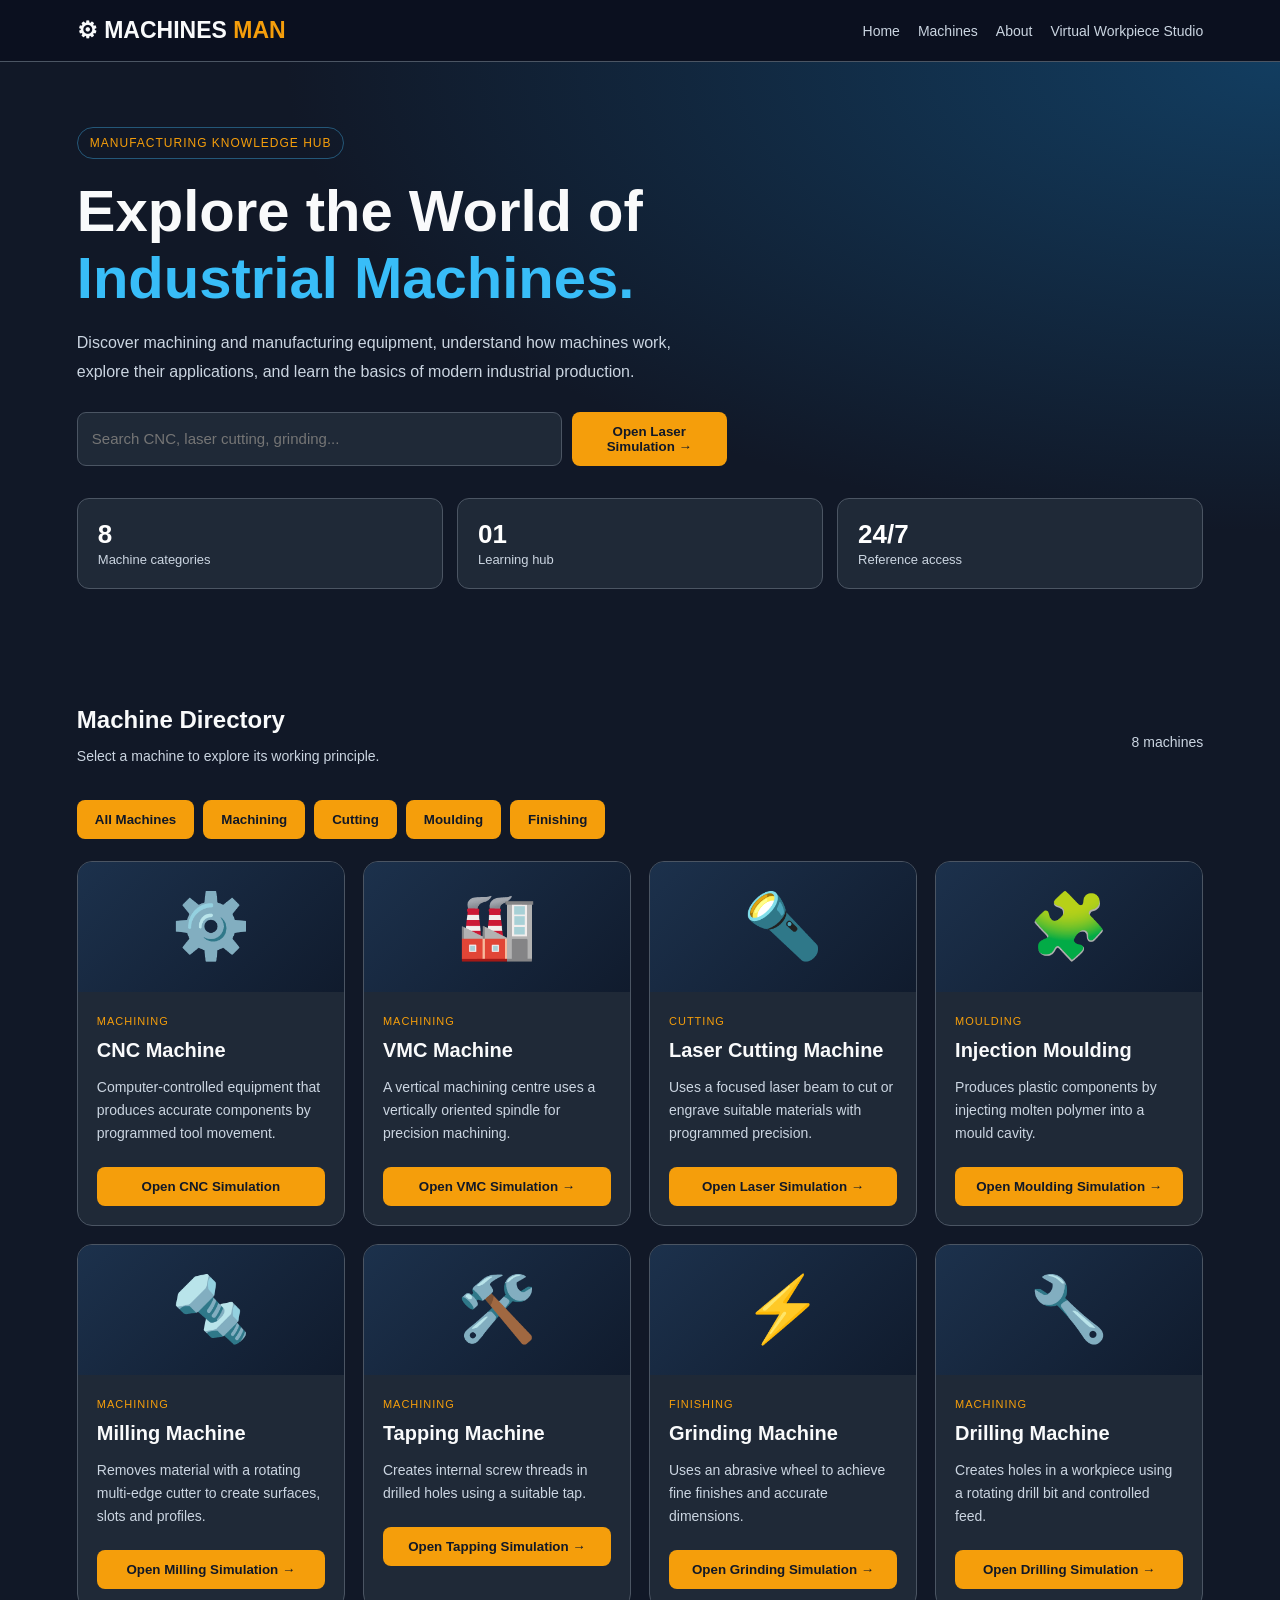
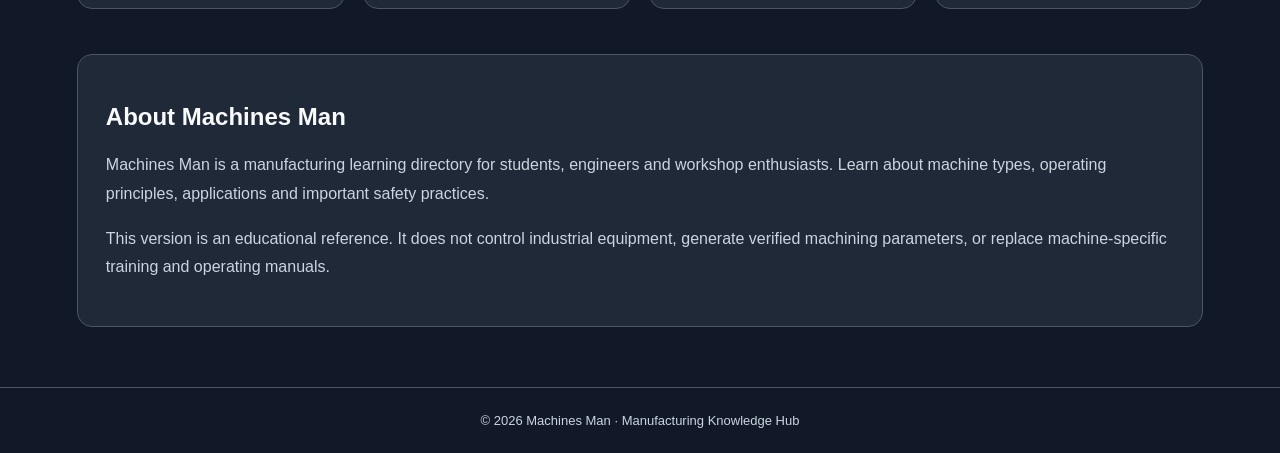
==== index.html @ 2c53decb "Update styles and add logo for enhanced UI in index and moulding simulation pages" ====
<!DOCTYPE html>
<html lang="en">
<head>
<meta charset="UTF-8">
<meta name="viewport" content="width=device-width, initial-scale=1.0">
<title>Machines Man | Manufacturing Hub</title>
<link rel="icon" type="image/png" href="machines-man-logo.png">
<style>
:root {
    --bg: #111827;
    --panel: #1F2937;
    --panel2: #374151;
    --text: #F9FAFB;
    --muted: #CBD5E1;
    --accent: #F59E0B;
    --border: #4B5563;
}
* { box-sizing: border-box; }
body {
  margin: 0;
  font-family: Arial, sans-serif;
  background: var(--bg);
  color: var(--text);
}
header {
  position: sticky;
  top: 0;
  z-index: 5;
  background: #0b1120ee;
  backdrop-filter: blur(12px);
  border-bottom: 1px solid var(--border);
  padding: 17px 6%;
  display: flex;
  align-items: center;
  justify-content: space-between;
  gap: 16px;
}
.logo { font-size: 23px; font-weight: 800; }
.logo span { color: var(--accent); }
nav { display: flex; gap: 18px; flex-wrap: wrap; }
nav a { color: var(--muted); text-decoration: none; font-size: 14px; }
nav a:hover { color: var(--accent); }
.hero {
  padding: 65px 6% 45px;
  background: radial-gradient(ellipse at top right, #123d60, transparent 55%);
}
.tag {
  display: inline-block;
  padding: 8px 12px;
  border: 1px solid #245778;
  border-radius: 20px;
  color: var(--accent);
  font-size: 12px;
  letter-spacing: 1px;
}
h1 { font-size: clamp(34px, 6vw, 58px); margin: 18px 0; }
.hero p { color: var(--muted); max-width: 650px; line-height: 1.8; }
.searchbar {
  margin-top: 25px;
  display: flex;
  gap: 10px;
  max-width: 650px;
}
input, select {
  width: 100%;
  min-width: 0;
  padding: 14px;
  border-radius: 9px;
  border: 1px solid var(--border);
  background: var(--panel);
  color: var(--text);
  font-size: 15px;
}
button {
  cursor: pointer;
  border: 0;
  border-radius: 9px;
  padding: 13px 17px;
  font-weight: 700;
}
.primary { background: var(--accent); color: #061522; }
main { padding: 25px 6% 60px; }
.section-head {
  display: flex;
  justify-content: space-between;
  align-items: center;
  flex-wrap: wrap;
  gap: 12px;
  margin: 15px 0 22px;
}
.section-head h2 { margin: 0; }
.muted { color: var(--muted); font-size: 14px; }
.filters { display: flex; gap: 9px; flex-wrap: wrap; margin-bottom: 22px; }
.filter {
  background: var(--panel);
  color: var(--muted);
  border: 1px solid var(--border);
}
.filter.active, .filter:hover {
  background: #123d57;
  color: var(--accent);
  border-color: var(--accent);
}
.grid {
  display: grid;
  grid-template-columns: repeat(auto-fit, minmax(245px, 1fr));
  gap: 18px;
}
.machine {
  background: var(--panel);
  border: 1px solid var(--border);
  border-radius: 15px;
  overflow: hidden;
  transition: transform .2s, border-color .2s;
}
.machine:hover { transform: translateY(-4px); border-color: var(--accent); }
.machine-top {
  min-height: 130px;
  display: grid;
  place-items: center;
  background: linear-gradient(135deg, #1c314c, #101b2d);
  font-size: 64px;
}
.machine-body { padding: 19px; }
.category {
  color: var(--accent);
  font-size: 11px;
  text-transform: uppercase;
  letter-spacing: 1px;
}
.machine h3 { margin: 10px 0; font-size: 20px; }
.machine p { color: var(--muted); font-size: 14px; line-height: 1.65; }
.machine button { width: 100%; margin-top: 8px; }
.details {
  display: none;
  margin-top: 15px;
  padding-top: 12px;
  border-top: 1px solid var(--border);
  color: var(--muted);
  font-size: 13px;
  line-height: 1.8;
}
.details.open { display: block; }
.empty {
  display: none;
  text-align: center;
  padding: 40px 10px;
  color: var(--muted);
}
.stats {
  display: grid;
  grid-template-columns: repeat(auto-fit, minmax(150px, 1fr));
  gap: 14px;
  margin: 32px 0;
}
.stat {
  padding: 20px;
  background: var(--panel);
  border: 1px solid var(--border);
  border-radius: 12px;
}
.stat strong { display: block; font-size: 26px; color: var(--accent); }
.stat span { color: var(--muted); font-size: 13px; }
.info {
  margin-top: 45px;
  padding: 28px;
  border-radius: 15px;
  background: var(--panel);
  border: 1px solid var(--border);
}
.info p { color: var(--muted); line-height: 1.8; }
footer {
  padding: 25px 6%;
  border-top: 1px solid var(--border);
  color: var(--muted);
  font-size: 13px;
  text-align: center;
}
@media(max-width:600px) {
  header { align-items: flex-start; flex-direction: column; }
  nav { gap: 13px; }
  .hero { padding-top: 42px; }
  .searchbar { flex-direction: column; }
}
</style>
<link rel="stylesheet" href="industrial-theme.css">  
</head>
<style>
/* MACHINES MAN - PROFESSIONAL INDUSTRIAL THEME */

body {
    background: #111827 !important;
    color: #F9FAFB !important;
    font-family: Arial, sans-serif;
}

h1, h2, h3, h4 {
    color: #F9FAFB !important;
}

p, label, li, small {
    color: #CBD5E1 !important;
}

/* Control panels and information cards */
.panel,
.card,
.control-panel,
.controls,
.info-panel,
.stats-card,
.stat-card,
.instructions {
    background: #1F2937 !important;
    color: #F9FAFB !important;
    border: 1px solid #475569 !important;
    border-radius: 12px;
}

/* Values and status */
strong, b {
    color: #FFFFFF !important;
}

.status {
    color: #22C55E !important;
}

/* Buttons */
button {
    background: #F59E0B !important;
    color: #111827 !important;
    border: none !important;
    border-radius: 8px;
    font-weight: bold;
    padding: 12px 18px;
    cursor: pointer;
}

button:hover {
    background: #FBBF24 !important;
}

/* Input controls */
input, select {
    accent-color: #F59E0B;
}

input[type="range"] {
    accent-color: #F59E0B;
}

/* Explanatory text */
.description,
.help-text {
    color: #CBD5E1 !important;
}
</style>
<body>

<header>
  <div class="logo">⚙ MACHINES <span>MAN</span></div>
  
<nav>
  <a href="#home">Home</a>
  <a href="#machines">Machines</a>
  <a href="#about">About</a>
  <a href="./studio.html">Virtual Workpiece Studio</a>
</nav>

</header>

<section class="hero" id="home">
  <span class="tag">MANUFACTURING KNOWLEDGE HUB</span>
  <h1>Explore the World of<br><span style="color:#38bdf8">Industrial Machines.</span></h1>
  <p>
    Discover machining and manufacturing equipment, understand how
    machines work, explore their applications, and learn the basics
    of modern industrial production.
  </p>
  <div class="searchbar">
    <input id="search" type="search"
      placeholder="Search CNC, laser cutting, grinding..."
      aria-label="Search machines">
    <button class="primary"
  onclick="window.location.href='laser-simulation.html'">
  Open Laser Simulation →
</button>
  </div>
  <div class="stats">
    <div class="stat"><strong id="total">8</strong><span>Machine categories</span></div>
    <div class="stat"><strong>01</strong><span>Learning hub</span></div>
    <div class="stat"><strong>24/7</strong><span>Reference access</span></div>
  </div>
</section>

<main id="machines">
  <div class="section-head">
    <div>
      <h2>Machine Directory</h2>
      <p class="muted">Select a machine to explore its working principle.</p>
    </div>
    <span class="muted" id="count">8 machines</span>
  </div>

  <div class="filters" id="filters">
    <button class="filter active" data-filter="All">All Machines</button>
    <button class="filter" data-filter="Machining">Machining</button>
    <button class="filter" data-filter="Cutting">Cutting</button>
    <button class="filter" data-filter="Moulding">Moulding</button>
    <button class="filter" data-filter="Finishing">Finishing</button>
  </div>

  <div class="grid" id="grid">

    <article class="machine" data-category="Machining"
      data-search="cnc computer numerical control lathe turning automated">
      <div class="machine-top">⚙️</div>
      <div class="machine-body">
        <span class="category">Machining</span>
        <h3>CNC Machine</h3>
        <p>Computer-controlled equipment that produces accurate components by programmed tool movement.</p>
        <button class="primary" onclick="window.location.href='cnc-simulation.html'">Open CNC Simulation</button>
        <div class="details">
          <b>Working:</b> A CNC controller executes programmed tool paths.<br>
          <b>Operations:</b> Turning, drilling, boring and contouring, depending on the machine.<br>
          <b>Applications:</b> Automotive parts, shafts and precision components.<br>
          <b>Key feature:</b> Repeatable, programmable machining.
        </div>
      </div>
    </article>

    <article class="machine" data-category="Machining"
      data-search="vmc vertical machining center milling drilling tapping">
      <div class="machine-top">🏭</div>
      <div class="machine-body">
        <span class="category">Machining</span>
        <h3>VMC Machine</h3>
        <p>A vertical machining centre uses a vertically oriented spindle for precision machining.</p>
        <button class="primary"
  onclick="window.location.href='vmc-simulation.html'">
  Open VMC Simulation →
</button>
        <div class="details">
          <b>Working:</b> A rotating cutting tool removes material as programmed axes move the tool or workpiece.<br>
          <b>Operations:</b> Milling, drilling, boring and tapping when suitably equipped.<br>
          <b>Applications:</b> Dies, moulds, fixtures and machine components.<br>
          <b>Key feature:</b> Multiple operations in one setup.
        </div>
      </div>
    </article>

    <article class="machine" data-category="Cutting"
      data-search="laser cutting fibre laser sheet metal engraving">
      <div class="machine-top">🔦</div>
      <div class="machine-body">
        <span class="category">Cutting</span>
        <h3>Laser Cutting Machine</h3>
        <p>Uses a focused laser beam to cut or engrave suitable materials with programmed precision.</p>
        <button class="primary"
  onclick="window.location.href='laser-simulation.html'">
  Open Laser Simulation →
</button>
        <div class="details">
          <b>Working:</b> A focused beam heats material; assist gas may remove molten or vaporised material.<br>
          <b>Types:</b> Fibre and CO₂ laser systems, selected according to material and application.<br>
          <b>Applications:</b> Sheet-metal profiles, panels and signage.<br>
          <b>Safety:</b> Enclosure, interlocks and wavelength-appropriate protection are essential.
        </div>
      </div>
    </article>

    <article class="machine" data-category="Moulding"
      data-search="injection moulding plastic polymer mould">
      <div class="machine-top">🧩</div>
      <div class="machine-body">
        <span class="category">Moulding</span>
        <h3>Injection Moulding</h3>
        <p>Produces plastic components by injecting molten polymer into a mould cavity.</p>
        <button class="primary"
  onclick="window.location.href='moulding-simulation.html'">
  Open Moulding Simulation →
</button>
        <div class="details">
          <b>Working:</b> Plastic pellets are melted, injected, cooled and ejected.<br>
          <b>Main parts:</b> Injection unit, clamping unit and mould.<br>
          <b>Applications:</b> Housings, containers, automotive trim and consumer products.<br>
          <b>Key feature:</b> Efficient high-volume production.
        </div>
      </div>
    </article>

    <article class="machine" data-category="Machining"
      data-search="milling machine cutter workpiece conventional milling">
      <div class="machine-top">🔩</div>
      <div class="machine-body">
        <span class="category">Machining</span>
        <h3>Milling Machine</h3>
        <p>Removes material with a rotating multi-edge cutter to create surfaces, slots and profiles.</p>
        <button class="primary"
  onclick="window.location.href='milling-simulation.html'">
  Open Milling Simulation →
</button>
        <div class="details">
          <b>Working:</b> A rotating cutter removes material from a secured workpiece.<br>
          <b>Types:</b> Vertical, horizontal and universal milling machines.<br>
          <b>Applications:</b> Slots, keyways, flat surfaces and complex profiles.<br>
          <b>Key feature:</b> Versatile material removal.
        </div>
      </div>
    </article>

    <article class="machine" data-category="Machining"
      data-search="tapping machine thread tap internal threading">
      <div class="machine-top">🛠️</div>
      <div class="machine-body">
        <span class="category">Machining</span>
        <h3>Tapping Machine</h3>
        <p>Creates internal screw threads in drilled holes using a suitable tap.</p>
       <button class="primary" onclick="window.location.href='tapping-simulation.html'">Open Tapping Simulation →</button>
        <div class="details">
          <b>Working:</b> A tap rotates into a correctly sized prepared hole.<br>
          <b>Types:</b> Hand, power and rigid CNC tapping systems.<br>
          <b>Applications:</b> Threaded holes in metal and suitable plastics.<br>
          <b>Key feature:</b> Repeatable internal threading.
        </div>
      </div>
    </article>

    <article class="machine" data-category="Finishing"
      data-search="grinding machine abrasive wheel surface cylindrical">
      <div class="machine-top">⚡</div>
      <div class="machine-body">
        <span class="category">Finishing</span>
        <h3>Grinding Machine</h3>
        <p>Uses an abrasive wheel to achieve fine finishes and accurate dimensions.</p>
        <button class="primary" onclick="window.location.href='grinding-simulation.html'">Open Grinding Simulation →</button>
        <div class="details">
          <b>Working:</b> Abrasive grains remove small amounts of material.<br>
          <b>Types:</b> Surface, cylindrical and centreless grinding.<br>
          <b>Applications:</b> Precision shafts, tools and finished surfaces.<br>
          <b>Safety:</b> Use guards and the correct wheel speed; inspect wheels before use.
        </div>
      </div>
    </article>

    <article class="machine" data-category="Machining"
      data-search="drilling machine drill holes radial pillar">
      <div class="machine-top">🔧</div>
      <div class="machine-body">
        <span class="category">Machining</span>
        <h3>Drilling Machine</h3>
        <p>Creates holes in a workpiece using a rotating drill bit and controlled feed.</p>
       <button class="primary" onclick="window.location.href='drilling-simulation.html'">Open Drilling Simulation →</button>
        <div class="details">
          <b>Working:</b> A rotating drill advances into the securely clamped material.<br>
          <b>Types:</b> Bench, pillar, radial and CNC drilling systems.<br>
          <b>Applications:</b> Fastener holes, fixtures and component fabrication.<br>
          <b>Key feature:</b> Simple and versatile hole production.
        </div>
      </div>
    </article>

  </div>
  <div class="empty" id="empty">No matching machines found. Try another search.</div>

  <section class="info" id="about">
    <h2>About Machines Man</h2>
    <p>
      Machines Man is a manufacturing learning directory for students,
      engineers and workshop enthusiasts. Learn about machine types,
      operating principles, applications and important safety practices.
    </p>
    <p>
      This version is an educational reference. It does not control
      industrial equipment, generate verified machining parameters,
      or replace machine-specific training and operating manuals.
    </p>
  </section>
</main>

<footer>
  © 2026 Machines Man · Manufacturing Knowledge Hub
</footer>

<script>
const cards = [...document.querySelectorAll(".machine")];
let activeCategory = "All";

function updateMachines() {
  const query = document.getElementById("search").value
    .trim().toLowerCase();
  let visible = 0;

  cards.forEach(card => {
    const matchesCategory =
      activeCategory === "All" ||
      card.dataset.category === activeCategory;
    const matchesSearch =
      (card.innerText + " " + card.dataset.search)
        .toLowerCase().includes(query);

    const show = matchesCategory && matchesSearch;
    card.style.display = show ? "" : "none";
    if (show) visible++;
  });

  document.getElementById("count").textContent =
    visible + (visible === 1 ? " machine" : " machines");
  document.getElementById("empty").style.display =
    visible ? "none" : "block";
}

function searchMachines() {
  updateMachines();
  document.getElementById("machines").scrollIntoView({
    behavior: "smooth"
  });
}

function toggleDetails(button) {
  const details = button.nextElementSibling;
  const opening = !details.classList.contains("open");
  details.classList.toggle("open", opening);
  button.textContent = opening ? "Close details −" : "Explore machine +";
}

document.getElementById("search").addEventListener("input", updateMachines);

document.querySelectorAll(".filter").forEach(button => {
  button.addEventListener("click", () => {
    activeCategory = button.dataset.filter;
    document.querySelectorAll(".filter").forEach(item =>
      item.classList.toggle("active", item === button)
    );
    updateMachines();
  });
});
</script>
</body>
</html>
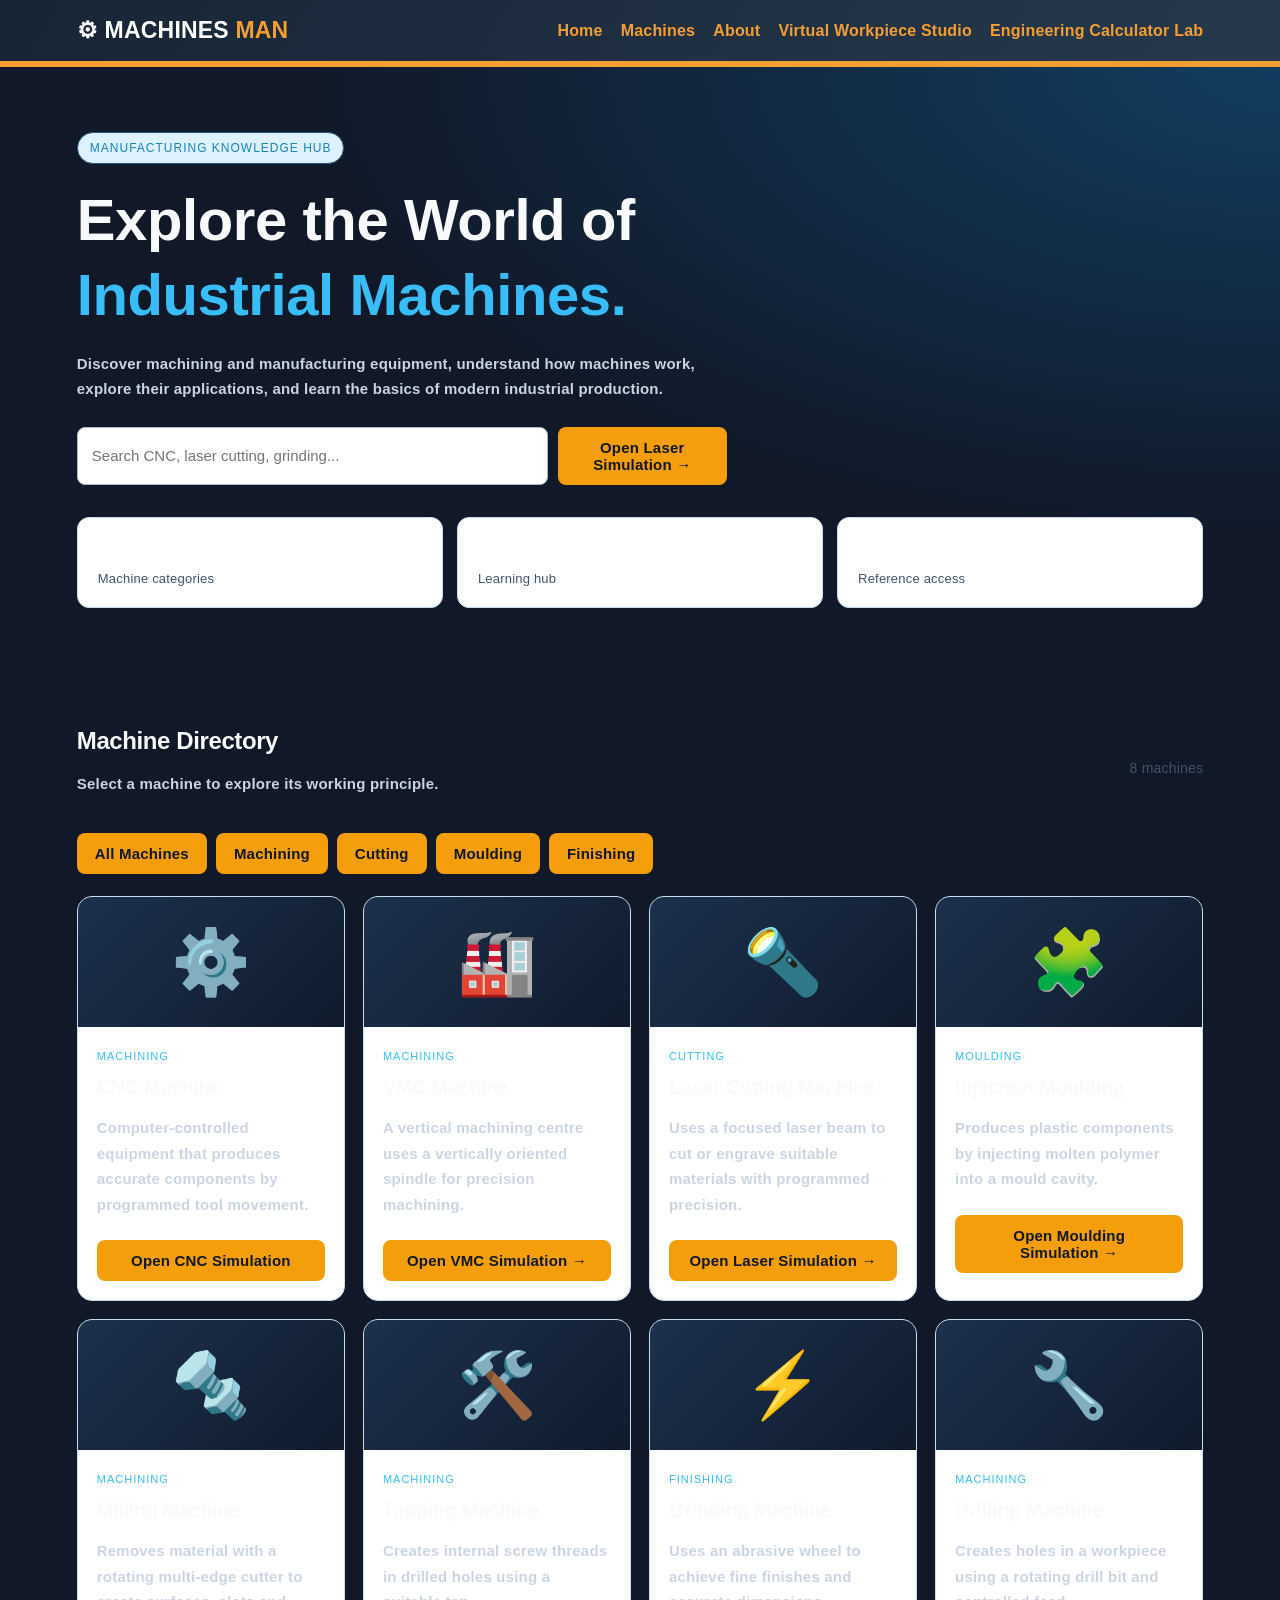
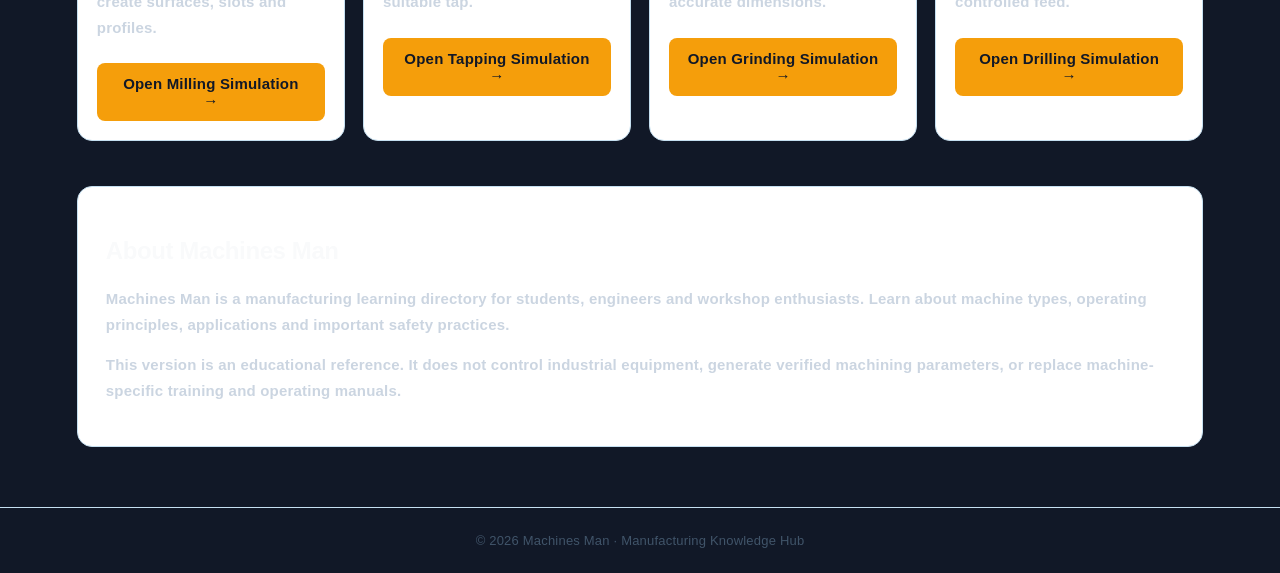
==== commit a82a4ede: "Update Machines Man website" ====
--- a/index.html
+++ b/index.html
@@ -8,13 +8,13 @@
 <link rel="icon" type="image/png" href="machines-man-logo.png">
 <style>
 :root {
-    --bg: #111827;
-    --panel: #1F2937;
-    --panel2: #374151;
-    --text: #F9FAFB;
-    --muted: #CBD5E1;
-    --accent: #F59E0B;
-    --border: #4B5563;
+    --bg: #0b1120;
+    --panel: #131e31;
+    --panel2: #1c2a40;
+    --text: #edf4ff;
+    --muted: #a6b5cb;
+    --accent: #38bdf8;
+    --border: #2a3a52;
 }
 * { box-sizing: border-box; }
 body {
@@ -263,10 +263,11 @@
   <div class="logo">⚙ MACHINES <span>MAN</span></div>
   
 <nav>
-  <a href="#home">Home</a>
-  <a href="#machines">Machines</a>
-  <a href="#about">About</a>
-  <a href="./studio.html">Virtual Workpiece Studio</a>
+    <a href="#home">Home</a>
+    <a href="#machines">Machines</a>
+    <a href="#about">About</a>
+    <a href="./studio.html">Virtual Workpiece Studio</a>
+    <a href="engineering-calculator.html">Engineering Calculator Lab</a>
 </nav>
 
 </header>
--- a/industrial-theme.css
+++ b/industrial-theme.css
@@ -0,0 +1,231 @@
+
+/* ==========================================
+   MACHINES MAN - COMPLETE BLUE & ORANGE THEME
+   Soft White + Light Blue + Clear Typography
+   ========================================== */
+
+:root {
+    --bg: #F4F9FD;
+    --panel: #FFFFFF;
+    --panel2: #EAF5FF;
+    --text: #172536;
+    --muted: #405469;
+    --accent: #38BDF8;
+    --border: #C5DFF0;
+
+    --navy: #172536;
+    --orange: #F59E32;
+    --blue: #1976B9;
+}
+
+/* Main website background */
+body {
+    background: linear-gradient(
+        135deg,
+        #FFFFFF 0%,
+        #EDF7FF 45%,
+        #DCEEFF 100%
+    ) !important;
+
+    color: #172536 !important;
+    font-family: Arial, Helvetica, sans-serif;
+    font-weight: 500;
+    letter-spacing: 0.2px;
+    -webkit-font-smoothing: antialiased;
+}
+
+/* Header */
+header {
+    background: linear-gradient(
+        120deg,
+        #172536,
+        #26394C
+    ) !important;
+
+    color: #FFFFFF !important;
+    border-bottom: 6px solid #F59E32 !important;
+}
+
+/* Logo */
+.logo {
+    color: #FFFFFF !important;
+}
+
+.logo span {
+    color: #F59E32 !important;
+}
+
+/* Navigation */
+nav a {
+    color: #F5A33B !important;
+    font-size: 16px;
+    font-weight: 700 !important;
+    text-decoration: none;
+}
+
+nav a:hover {
+    color: #FFFFFF !important;
+}
+
+/* Headings */
+h1, h2, h3, h4, h5 {
+    color: #172536 !important;
+    font-weight: 800 !important;
+    letter-spacing: -0.4px;
+    line-height: 1.3;
+}
+
+/* Paragraphs and descriptions */
+p,
+.description,
+.help-text,
+.sub,
+li {
+    color: #405469 !important;
+    font-weight: 500;
+    line-height: 1.75;
+    font-size: 16px;
+}
+
+/* Cards and panels */
+.card,
+.machine-card,
+.stat-card,
+.panel,
+.metric {
+    background: rgba(255, 255, 255, 0.96);
+    color: #172536;
+    border: 1px solid #C5DFF0;
+    border-radius: 14px;
+    box-shadow: 0 5px 18px rgba(36, 104, 150, 0.08);
+}
+
+/* Labels */
+label {
+    color: #26394C !important;
+    font-size: 15px;
+    font-weight: 700 !important;
+}
+
+/* Input fields */
+input,
+select,
+textarea {
+    background: #FFFFFF;
+    color: #172536 !important;
+    border: 1px solid #AEBBC7;
+    border-radius: 8px;
+    font-size: 15px;
+    font-weight: 500;
+}
+
+/* Buttons */
+button,
+.btn,
+.primary-btn {
+    background: linear-gradient(
+        180deg,
+        #2789CA,
+        #155D91
+    );
+
+    color: #FFFFFF !important;
+    border: 1px solid #124F7B;
+    border-radius: 9px;
+    font-size: 15px;
+    font-weight: 800 !important;
+    letter-spacing: 0.2px;
+    cursor: pointer;
+}
+
+button:hover,
+.btn:hover,
+.primary-btn:hover {
+    background: #124F7B;
+}
+
+/* Highlight tags */
+.tag,
+.badge {
+    background: #DDF1FF;
+    color: #1684BD;
+}
+
+/* Responsive mobile layout */
+@media (max-width: 768px) {
+    header {
+        padding: 16px 20px;
+    }
+
+    nav {
+        display: flex;
+        flex-wrap: wrap;
+        gap: 14px;
+    }
+
+    nav a {
+        font-size: 15px;
+    }
+
+    .card,
+    .machine-card {
+        width: 100%;
+    }
+}
+/* ===== MACHINES MAN TEXT CLARITY FIX ===== */
+
+/* Main page text */
+body {
+    color: #172536 !important;
+    -webkit-font-smoothing: antialiased;
+    text-rendering: optimizeLegibility;
+}
+
+/* Headings */
+h1, h2, h3, h4, h5, h6 {
+    color: #172536 !important;
+    font-weight: 800 !important;
+    opacity: 1 !important;
+}
+
+/* Paragraphs and descriptions */
+p,
+.description,
+.machine-card p,
+.card p,
+.machine-card .description {
+    color: #35485B !important;
+    font-size: 15px !important;
+    font-weight: 600 !important;
+    line-height: 1.7 !important;
+    opacity: 1 !important;
+}
+
+/* Category labels */
+.machine-card .category,
+.machine-card small,
+.card small {
+    color: #087EAA !important;
+    font-weight: 700 !important;
+    opacity: 1 !important;
+}
+
+/* Machine card content */
+.machine-card,
+.card {
+    color: #172536 !important;
+}
+
+/* Buttons */
+button,
+.btn,
+.machine-card a {
+    font-weight: 800 !important;
+    opacity: 1 !important;
+}
+
+/* Navigation */
+nav a {
+    color: #F59E32 !important;
+    font-weight: 800 !important;
+}
